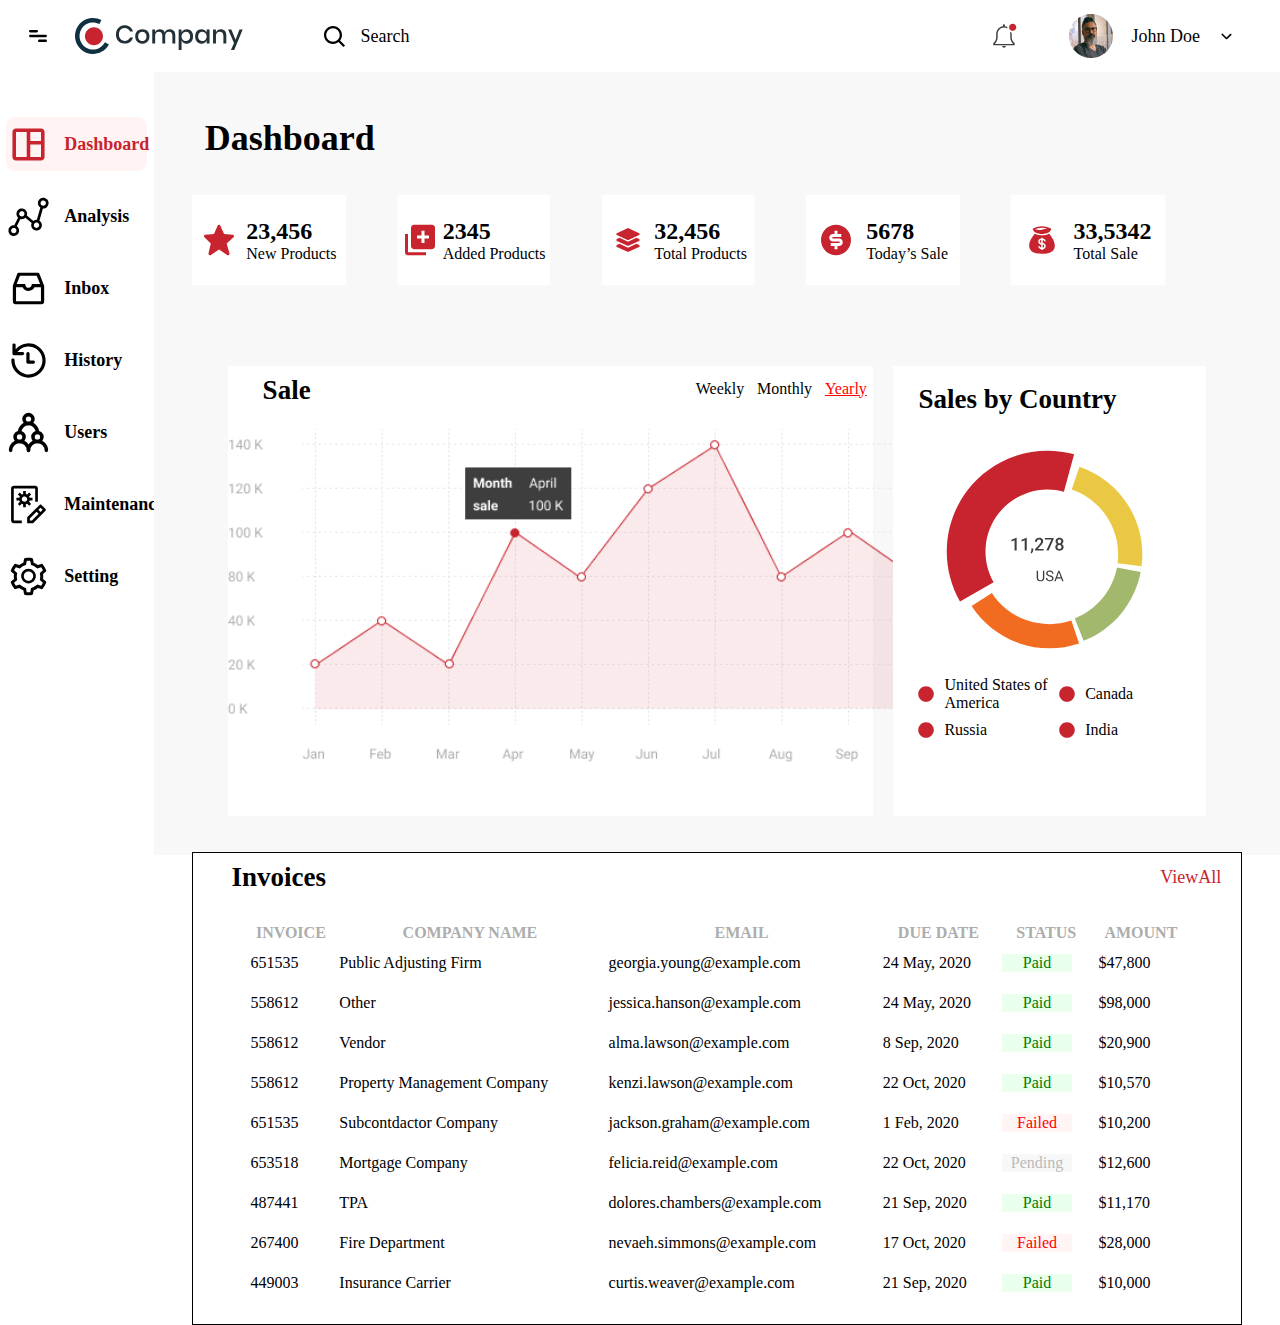
==== dashboard copy.html @ c873943b "Make resopnsive index page" ====
<!DOCTYPE html>
<html lang="en">
<head>
    <meta charset="UTF-8">
    <meta http-equiv="X-UA-Compatible" content="IE=edge">
    <meta name="viewport" content="width=device-width, initial-scale=1.0">
    <title>Dashboard</title>
    <link rel="stylesheet" href="css/style copy.css">
</head>
<body>
    <header id="dashheader">
        <div id="leftnav">
            <img src="images/menu-bar.svg" alt="menu-bar" id="dashmenu">
            <img src="images/logo.svg" alt="logo" id="companylogo">
            <div id="searchdash">
                <img src="images/search-icon.svg" alt="search-icon" id="dashsearchicon">
                <span id="dashsearch">Search</span>
            </div>
        </div>
        
        <div id="rightnav">
            <img src="images/notification-icon.svg" alt="notification-icon" id="dashnotification">
            <div id="profiledash">
                <img src="images/profile.png" alt="profile" id="dashprofile">
                <span id="dashprofilename">John Doe</span>
                <img src="images/downward-arrow.svg" alt="downward-arrow" id="dashdownarraow">
            </div>
        </div>
    </header>
    <div class="dashcontainer">
        <div id="dashsidebar">
            <div id="sidemenu1" class="dashsidemenu dashmenuselect">
                <img src="images/dashboard-active.svg" alt="dashboard-active" id="sidemenuimg1" class="dashsideimg">
                <span id="sidecontent1" class="dashsidecontent">Dashboard</span>
            </div>
            <div id="sidemenu2" class="dashsidemenu">
                <img src="images/graph-default.svg" alt="dashboard-default" id="sidemenuimg2" class="dashsideimg">
                <span id="sidecontent2" class="dashsidecontent">Analysis</span>
            </div>
            <div id="sidemenu3" class="dashsidemenu">
                <img src="images/inbox-default.svg" alt="dashboard-default" id="sidemenuimg3" class="dashsideimg">
                <span id="sidecontent3" class="dashsidecontent">Inbox</span>
            </div>
            <div id="sidemenu4" class="dashsidemenu">
                <img src="images/clock-default.svg" alt="dashboard-default" id="sidemenuimg4" class="dashsideimg">
                <span id="sidecontent5" class="dashsidecontent">History</span>
            </div>
            <div id="sidemenu5" class="dashsidemenu">
                <img src="images/user-default.svg" alt="dashboard-default" id="sidemenuimg5" class="dashsideimg">
                <span id="sidecontent6" class="dashsidecontent">Users</span>
            </div>
            <div id="sidemenu6" class="dashsidemenu">
                <img src="images/maintenance-default.svg" alt="dashboard-default" id="sidemenuimg6" class="dashsideimg">
                <span id="sidecontent6" class="dashsidecontent">Maintenance</span>
            </div>
            <div id="sidemenu7" class="dashsidemenu">
                <img src="images/setting-default.svg" alt="dashboard-default" id="sidemenuimg7" class="dashsideimg">
                <span id="sidecontent7" class="dashsidecontent">Setting</span>
            </div>
        </div>
        <div id="dashmaincontent">
            <h1 id="dashmainheading">Dashboard</h1>
            <div id="dashboarddigits">
                <div class="dashboarddigitcontent" id="dashboarddigitcontent1">
                    <img src="images/star.svg" alt="star" class="dashdigitimg">                    
                    <div class="dashdigitcontent">
                        <h2 class="digitheading">23,456</h2>
                        <span class="digitsmallheading">New Products</span>
                    </div>
                </div>
                <div class="dashboarddigitcontent" id="dashboarddigitcontent2">
                    <img src="images/new-product.svg" alt="new-product" class="dashdigitimg">
                    <div class="dashdigitcontent">
                        <h2 class="digitheading">2345</h2>
                        <span class="digitsmallheading">Added Products</span>
                    </div>
                </div>
                <div class="dashboarddigitcontent" id="dashboarddigitcontent3">
                    <img src="images/total-product.svg" alt="total-product" class="dashdigitimg">
                    <div class="dashdigitcontent">
                        <h2 class="digitheading">32,456</h2>
                        <span class="digitsmallheading">Total Products</span>
                    </div>
                </div>
                <div class="dashboarddigitcontent" id="dashboarddigitcontent4">
                    <img src="images/dollar-filled.svg" alt="dollar-filled" class="dashdigitimg">
                    <div class="dashdigitcontent">
                        <h2 class="digitheading">5678</h2>
                        <span class="digitsmallheading">Today’s Sale</span>
                    </div>
                </div>
                <div class="dashboarddigitcontent" id="dashboarddigitcontent5">
                    <img src="images/money-bag.svg" alt="money-bag" class="dashdigitimg">
                    <div class="dashdigitcontent">
                        <h2 class="digitheading">33,5342</h2>
                        <span class="digitsmallheading">Total Sale</span>
                    </div>
                </div>
            </div>
            <div id="charts">
                <div id="dashgraph">
                    <div id="graphnav">
                        <div class="graphnavs" id="leftgraphnav">
                            <h3>Sale</h3>
                        </div>
                        <div class="graphnavs" id="rightgraphnav">
                            <span class="graphrightnavs">Weekly</span>
                            <span class="graphrightnavs">Monthly</span>
                            <span class="graphrightnavs" id="graphselected">Yearly</span>
                        </div>
                    </div>
                    <img src="images/data-graph.png" alt="data-graph" id="dashgraphimg">
                </div>
                <div id="piechart">
                    <h3 id="piechartheading">Sales by Country</h3>
                    <img src="images/pie-chart.svg" alt="pie-chart" id="piechartimg">
                    <div id="piechartname">
                        <div class="piechartitem" id="piechartitem1">
                            <img src="images/radio-checked-icon.svg" alt="radio-checked-icon" id="pieradio1" class="pieradioimg">
                            <span class="pienames" id="piename1">United States of America</span>
                        </div>
                        <div class="piechartitem" id="piechartitem2">
                            <img src="images/radio-checked-icon.svg" alt="radio-checked-icon" id="pieradio2" class="pieradioimg">
                            <span class="pienames" id="piename2">Canada</span>
                        </div>
                        <div class="piechartitem" id="piechartitem3">
                            <img src="images/radio-checked-icon.svg" alt="radio-checked-icon" id="pieradio3" class="pieradioimg">
                            <span class="pienames" id="piename3">Russia</span>
                        </div>
                        <div class="piechartitem" id="piechartitem4">
                            <img src="images/radio-checked-icon.svg" alt="radio-checked-icon" id="pieradio4" class="pieradioimg">
                            <span class="pienames" id="piename4">India</span>
                        </div>
                    </div>
                </div>
            </div>
            <div id="dashtable">
                <div id="dashtableheading">
                    <h2>Invoices</h2>
                    <span id="tableview">ViewAll</span>
                </div>
                <table id="dashboardtable">
                    <tr>
                        <th>INVOICE</th>
                        <th>COMPANY NAME</th>
                        <th>EMAIL</th>
                        <th>DUE DATE</th>
                        <th id="dashstatus">STATUS</th>
                        <th>AMOUNT</th>
                    </tr>
                    <tr>
                        <td>651535</td>
                        <td>Public Adjusting Firm</td>
                        <td>georgia.young@example.com</td>
                        <td>24 May, 2020</td>
                        <td><div class="paid">Paid</div></td>
                        <td>$47,800</td>
                    </tr>
                    <tr>
                        <td>558612</td>
                        <td>Other</td>
                        <td>jessica.hanson@example.com</td>
                        <td>24 May, 2020</td>
                        <td><div class="paid">Paid</div></td>
                        <td>$98,000</td>
                    </tr>
                    <tr>
                        <td>558612</td>
                        <td>Vendor</td>
                        <td>alma.lawson@example.com</td>
                        <td>8 Sep, 2020</td>
                        <td><div class="paid">Paid</div></td>
                        <td>$20,900</td>
                    </tr>
                    <tr>
                        <td>558612</td>
                        <td>Property Management Company</td>
                        <td>kenzi.lawson@example.com</td>
                        <td>22 Oct, 2020</td>
                        <td><div class="paid">Paid</div></td>
                        <td>$10,570</td>
                    </tr>
                    <tr>
                        <td>651535</td>
                        <td>Subcontdactor Company</td>
                        <td>jackson.graham@example.com</td>
                        <td>1 Feb, 2020</td>
                        <td><div class="failed">Failed</div></td>
                        <td>$10,200</td>
                    </tr>
                    <tr>
                        <td>653518</td>
                        <td>Mortgage Company</td>
                        <td>felicia.reid@example.com</td>
                        <td>22 Oct, 2020</td>
                        <td><div class="pending">Pending</div></td>
                        <td>$12,600</td>
                    </tr>
                    <tr>
                        <td>487441</td>
                        <td>TPA</td>
                        <td>dolores.chambers@example.com</td>
                        <td>21 Sep, 2020</td>
                        <td><div class="paid">Paid</div></td>
                        <td>$11,170</td>
                    </tr>
                    <tr>
                        <td>267400</td>
                        <td>Fire Department</td>
                        <td>nevaeh.simmons@example.com</td>
                        <td>17 Oct, 2020</td>
                        <td><div class="failed">Failed</div></td>
                        <td>$28,000</td>
                    </tr>
                    <tr>
                        <td>449003</td>
                        <td>Insurance Carrier</td>
                        <td>curtis.weaver@example.com</td>
                        <td>21 Sep, 2020</td>
                        <td><div class="paid">Paid</div></td>
                        <td>$10,000</td>
                    </tr>
                </table>
            </div>
        </div>
    </div>
</body>
</html>
---- css/style copy.css ----
/* ===================================================================== */
/* index.html */
/* ===================================================================== */
* {
    margin: 0px;
    padding: 0px;
}

.container {
    display: flex;
}

.imagepart {
    width: 50%;
}

.contentpart {
    width: 50%;
}

/* image part */
.imagepart {
    width: 50%;
    display: flex;
    justify-content: center;
    align-items: center;
}

#indeximg {
    width: 30vw;
    height: 60vh;
    border-radius: 50%;
    box-shadow: 0vh 1vh 3vh #0000000a;
    border: 2vh solid #FFFFFF;
}

/* content */
.contentpart {
    width: 40%;
    display: flex;
    flex-direction: column;
    justify-content: center;
    align-items: flex-start;
}

#contentlogo {
    height: 8vh;
}

#tagline {
    text-align: left;
    font: normal normal 300 6vh/7vh Roboto;
    color: #3E3E3E;
    opacity: 1;
}

#expertword {
    text-align: left;
    font: normal normal 900 6vh/7vh Roboto;
    color: #C8242F;
}

#loginheading {
    text-align: left;
    font: normal normal normal 4vh/8vh Roboto;
    color: #3E3E3E;
    opacity: 1;
}
.indexinputs{
    width: 30vw;
    background: #FFFFFF 0% 0% no-repeat padding-box;
    border: 1px solid #ADADAD;
    border-radius: 1vh;
    font-size: 3vh;
    padding: 2vh 1vw;
    color: #ADADAD;
    opacity: 1;
    margin: 1vh 0vw;
   
}
#indexsubmit {
    background: #C8242F 0% 0% no-repeat padding-box;
    border-radius: 4vh;
    padding: 1vh 5vh;
    opacity: 1;
    font-size: 3vh;
    color: white;
    margin: 2vh 0vw;
}
#indexforgot{
text-align: left;
    font: normal normal normal 3vh/2vh Roboto;
    margin-left: 12vw;
    color: #ADADAD;
    opacity: 1;
    text-decoration: none;}
#indexnewmember{
    text-align: left;
        font: normal normal normal 2vh/2vh Roboto;
        color: #ADADAD;
        opacity: 1;
}
#indexclick{
    text-align: left;
    font: normal normal normal 2vh/2vh Roboto;
    letter-spacing: 0px;
    color: #C8242F;
    opacity: 1;
}
/* Responsive design of index.hmlt */
@media only screen and (max-width: 1300px) and (min-width: 1000px) {
    #indexforgot{
        font: normal normal normal 3vh/2vh Roboto;
        letter-spacing: 0px;
        margin-left: 5vw;
    }
}
@media only screen and (max-width: 1000px) {
    .container{
        display: flex;
    justify-content: center;
    flex-direction: column;
    height: 100vh;
    align-items: center;
    }
    .imagepart{
        height: 40vh;
    }
    #indeximg{
        width: 30vw;
        height: 35vh;
    }
    .contentpart{
        font-size: 2vh;
        height: 60vh;
        align-items: center;
        width: 64%;
    }
    #contentlogo{
        height: 6vh;
    }
    #tagline,#expertword{
        font-size: 3vh;
        line-height: 5vh;
        text-align: center;
    }
    #loginheading{
        font-size: 3vh;
        line-height: 4vh;
    }
    .contentpart form{
        display: flex;
        flex-direction: column;
        justify-content: center;
        align-items: center;
    }
    .indexinputs{
        font-size: 2vh;
        padding: 1vh;
        margin: 1vh;
    }
    #indexsubmit{
        font-size: 2vh;
        margin: 1vh;
        padding: 1vh 4vh;
    }
    #indexforgot{
        margin: 0;
        font-size: 2vh;
    }
}
@media only screen and (max-width: 600px) and (min-width:360px) {
    #indeximg{
        width: 30vh;
    }
    #loginheading{
        font-size: 2.4vh;
        line-height: 4vh;
        font-weight: bold;
    }
    .indexinputs{
        width: 50vw;
    }
}

/* ======================================================================================================================================== */
/* dashboard.html */
/* ======================================================================================================================================== */
#dashheader{
    height: 8vh;
    display: flex;
}
#leftnav{
    width: 75vw;
    display: flex;
    justify-content: flex-start;
    align-items: center;
    padding: 2vh 2vw;
}
#companylogo{
    margin: 1vh 2vw;
    height: 4vh;
}
#searchdash{
    display: flex;
    justify-content: center;
    align-items: center;
    padding: 2vh 3vw;
}
#dashsearch{
    font-size: 2vh;
}
#dashsearchicon{
    height: 3vh;
    margin: 1vh 1vw;
}
#rightnav{
    width: 25vw;
    display: flex;
    justify-content: flex-start;
    align-items: center;
}
#dashnotification{
    margin: 2vh;
}
#profiledash{
    display: flex;
    justify-content: center;
    align-items: center;
    padding: 1vh 2vw;
}
#dashprofile{
    margin: 1vh;
}
#dashprofilename{
    margin: 1vh;
    font-size: 2vh;
}
#dashdownarraow{
    margin: 1vh;
}
.dashcontainer{
    display: flex;
    height: 87vh;
}
#dashsidebar{
    width: 18vw;
    display: flex;
    flex-direction: column;
    align-items: center;
    padding: 4vh 0vh;
}
.dashsideimg{
    height: 5vh;
}
.dashsidecontent{
    font-size: 2vh;
    font-weight: bold;
    margin: 0vh 1vw;
}
.dashsidemenu{
    height: 6vh;
    width: 11vw;
    display: flex;
    justify-content: flex-start;
    align-items: center;
    margin: 1vh 0vw;
    border-radius: 1vh;
}
.dashmenuselect{
    background: #FFF3F4 0% 0% no-repeat padding-box;
    color: #C8242F;
}
#dashmaincontent{
    background-color: #F8F8F8;
    width: 82vw;
    padding: 4vh 3vw;
}
#dashmainheading{
    font-size: 4vh;
    padding: 1vh 1vw;
}

#dashboarddigits{       
    height: 12vh;
    margin: 3vh 0vw;
    width: 76vw;
    display: flex;
    justify-content: space-between;
}
.dashboarddigitcontent{
    background-color: white;
    height: 10vh;
    width: 12vw;
    display: flex;
    align-items: center;
    justify-content: space-evenly;
}
.dashdigitimg{
    width: 4vh;
    height: 4vw;
}
/* Charts */
#charts{
    height: 50vh;
    display: flex;
    justify-content: space-between;
    padding: 4vh;
}
#dashgraph{
    background-color: white;
    height: 50vh;
    width: 66%;
    
}
#graphnav{
    display: flex;
}
#leftgraphnav{
    width: 60%;
    padding: 1vh;
}
#leftgraphnav > h3{
    font-weight: bolder;
    padding-left: 2vw;
    font-size: 3vh;
}
#rightgraphnav{
    width: 40%;
    display: flex;
    align-items: center;
    justify-content: flex-end;
}
.graphrightnavs{
    margin: 1vh 0.5vw;
}
.graphnavs{
    height: 5vh;
}
#graphselected{
    text-decoration: underline;
    color: red;
}
#dashgraphimg
{
    height: 37vh;
    text-align: center;
    display: block;
    margin: auto;
}

#piechart{
    background-color: white;
    height: 50vh;
    width: 32%;
}
#piechartheading{
    padding: 2vh 2vw;
    font-size: 3vh;
}
#piechartimg{
    display: block;
    margin: auto;
    height: 27vh;
}
#piechartname{
    display: flex;
    flex-wrap: wrap;
    justify-content: center;
}
.pieradioimg{
    height: 4vh;
    width: 4vh;
}
.piechartitem{
    height: 4vh;
    width: 11vw;
    display: flex;
    justify-content: flex-start;
    align-items: center;
}

#dashtable{
    border: 1px solid black;    
    background: white;
}
#dashtableheading{
    display: flex;
    align-items: center;
}
#dashtableheading>h2{
    margin: 1vh 3vw;
    font-size: 3vh;
    width: 85%;
}
#tableview{
    color: #C8242F;
    font-size: 2vh;
}
#dashboardtable{
    width: 90%;
    margin: 20px auto;
}
#dashboardtable th{
    color:#ADADAD;
}
#dashboardtable tr{
    border-bottom: 1px solid #dfdfdf;
    padding: 4px;
}
#dashboardtable td{
    padding: 10px 3px;
}
.paid{
    background-color: #EBFFEF;
    background-color: #EBFFEF;
    color: green;
    display: block;
    width: 70px;
    text-align: center;
}
.failed{
    background-color: #FFF5F5;
    color: red;
    display: block;
    width: 70px;
    text-align: center;
}
.pending{
    background-color: #F8F8F8;
    color: #BABABA;
    display: block;
    width: 70px;
    text-align: center;
}
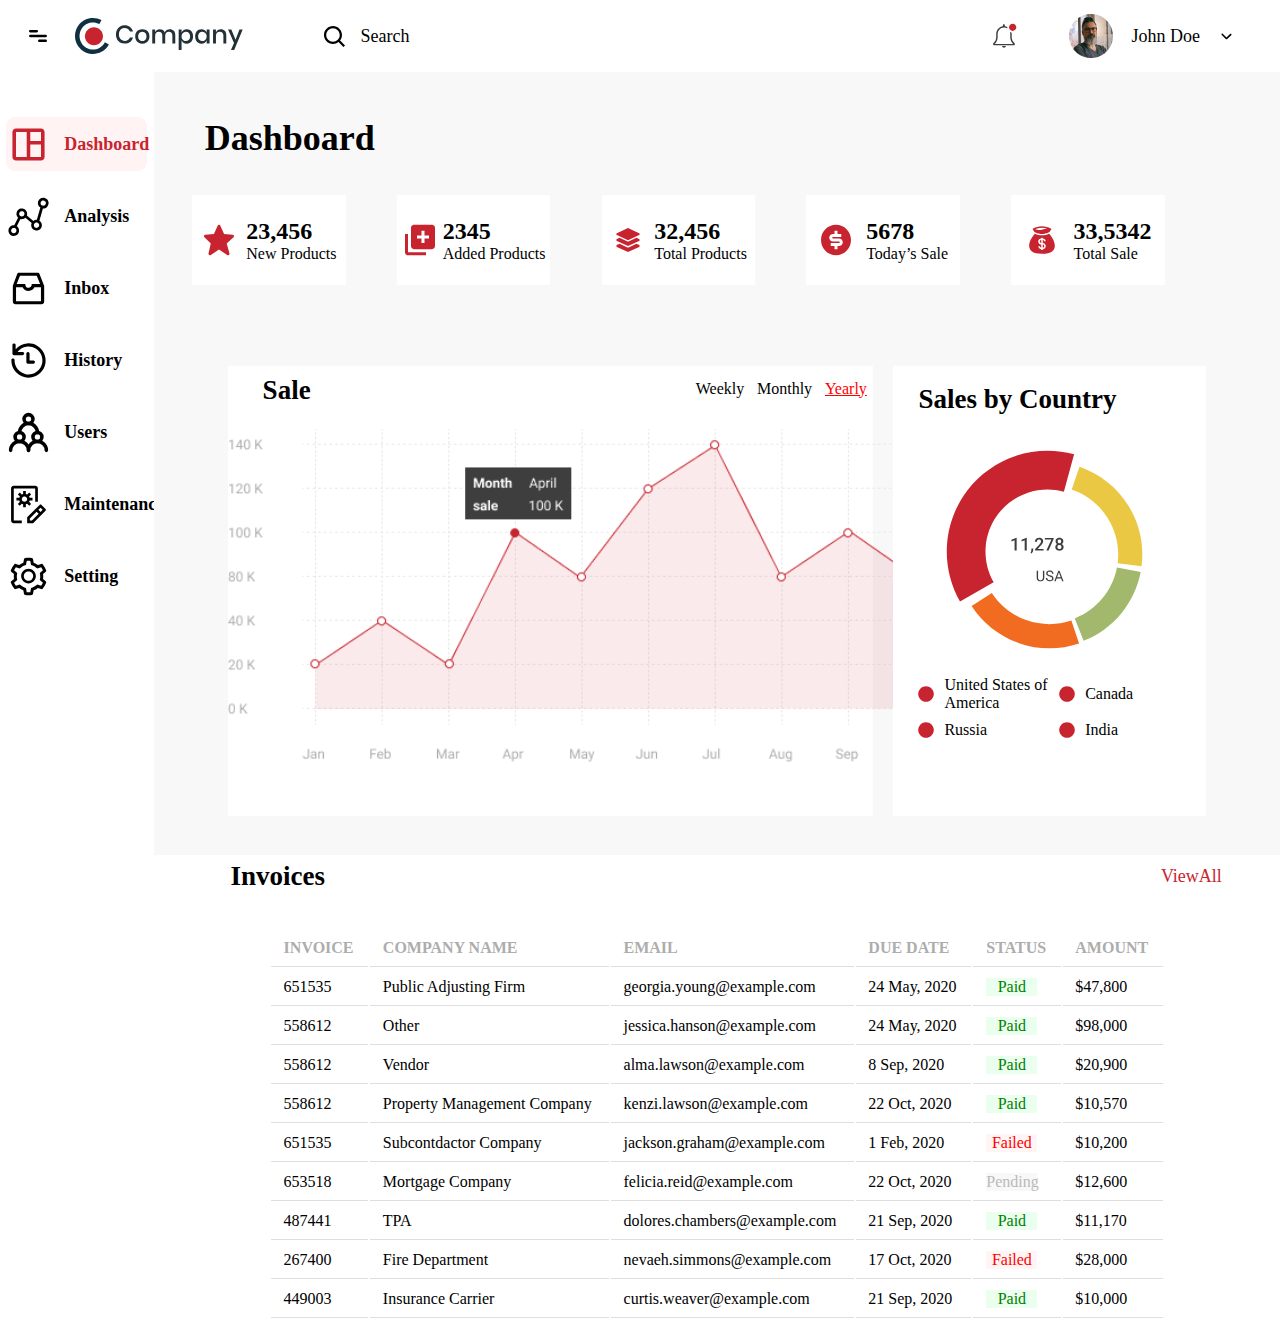
==== commit 220b7d32: "Make resopnsive dashboard page" ====
--- a/dashboard copy.html
+++ b/dashboard copy.html
@@ -153,7 +153,7 @@
                         <td>Public Adjusting Firm</td>
                         <td>georgia.young@example.com</td>
                         <td>24 May, 2020</td>
-                        <td><div class="paid">Paid</div></td>
+                        <td><div class="paid dashstatus">Paid</div></td>
                         <td>$47,800</td>
                     </tr>
                     <tr>
@@ -161,7 +161,7 @@
                         <td>Other</td>
                         <td>jessica.hanson@example.com</td>
                         <td>24 May, 2020</td>
-                        <td><div class="paid">Paid</div></td>
+                        <td><div class="paid dashstatus">Paid</div></td>
                         <td>$98,000</td>
                     </tr>
                     <tr>
@@ -169,7 +169,7 @@
                         <td>Vendor</td>
                         <td>alma.lawson@example.com</td>
                         <td>8 Sep, 2020</td>
-                        <td><div class="paid">Paid</div></td>
+                        <td><div class="paid dashstatus">Paid</div></td>
                         <td>$20,900</td>
                     </tr>
                     <tr>
@@ -177,7 +177,7 @@
                         <td>Property Management Company</td>
                         <td>kenzi.lawson@example.com</td>
                         <td>22 Oct, 2020</td>
-                        <td><div class="paid">Paid</div></td>
+                        <td><div class="paid dashstatus">Paid</div></td>
                         <td>$10,570</td>
                     </tr>
                     <tr>
@@ -185,7 +185,7 @@
                         <td>Subcontdactor Company</td>
                         <td>jackson.graham@example.com</td>
                         <td>1 Feb, 2020</td>
-                        <td><div class="failed">Failed</div></td>
+                        <td><div class="failed dashstatus">Failed</div></td>
                         <td>$10,200</td>
                     </tr>
                     <tr>
@@ -193,7 +193,7 @@
                         <td>Mortgage Company</td>
                         <td>felicia.reid@example.com</td>
                         <td>22 Oct, 2020</td>
-                        <td><div class="pending">Pending</div></td>
+                        <td><div class="pending dashstatus">Pending</div></td>
                         <td>$12,600</td>
                     </tr>
                     <tr>
@@ -201,7 +201,7 @@
                         <td>TPA</td>
                         <td>dolores.chambers@example.com</td>
                         <td>21 Sep, 2020</td>
-                        <td><div class="paid">Paid</div></td>
+                        <td><div class="paid dashstatus">Paid</div></td>
                         <td>$11,170</td>
                     </tr>
                     <tr>
@@ -209,7 +209,7 @@
                         <td>Fire Department</td>
                         <td>nevaeh.simmons@example.com</td>
                         <td>17 Oct, 2020</td>
-                        <td><div class="failed">Failed</div></td>
+                        <td><div class="failed dashstatus">Failed</div></td>
                         <td>$28,000</td>
                     </tr>
                     <tr>
@@ -217,7 +217,7 @@
                         <td>Insurance Carrier</td>
                         <td>curtis.weaver@example.com</td>
                         <td>21 Sep, 2020</td>
-                        <td><div class="paid">Paid</div></td>
+                        <td><div class="paid dashstatus">Paid</div></td>
                         <td>$10,000</td>
                     </tr>
                 </table>
--- a/css/style copy.css
+++ b/css/style copy.css
@@ -8,6 +8,7 @@
 
 .container {
     display: flex;
+    height: 100vh;
 }
 
 .imagepart {
@@ -380,10 +381,6 @@
     align-items: center;
 }
 
-#dashtable{
-    border: 1px solid black;    
-    background: white;
-}
 #dashtableheading{
     display: flex;
     align-items: center;
@@ -398,38 +395,31 @@
     font-size: 2vh;
 }
 #dashboardtable{
-    width: 90%;
-    margin: 20px auto;
+    width: 70vw;
+    margin: 3vh auto;
 }
 #dashboardtable th{
     color:#ADADAD;
 }
-#dashboardtable tr{
+#dashboardtable tr th,#dashboardtable tr td{
     border-bottom: 1px solid #dfdfdf;
-    padding: 4px;
-}
-#dashboardtable td{
-    padding: 10px 3px;
+    padding: 1vh 1vw;
+    text-align: left;
 }
 .paid{
     background-color: #EBFFEF;
-    background-color: #EBFFEF;
     color: green;
-    display: block;
-    width: 70px;
-    text-align: center;
 }
 .failed{
     background-color: #FFF5F5;
     color: red;
-    display: block;
-    width: 70px;
-    text-align: center;
 }
 .pending{
     background-color: #F8F8F8;
     color: #BABABA;
+}
+.dashstatus{
     display: block;
-    width: 70px;
+    width: 4vw;
     text-align: center;
 }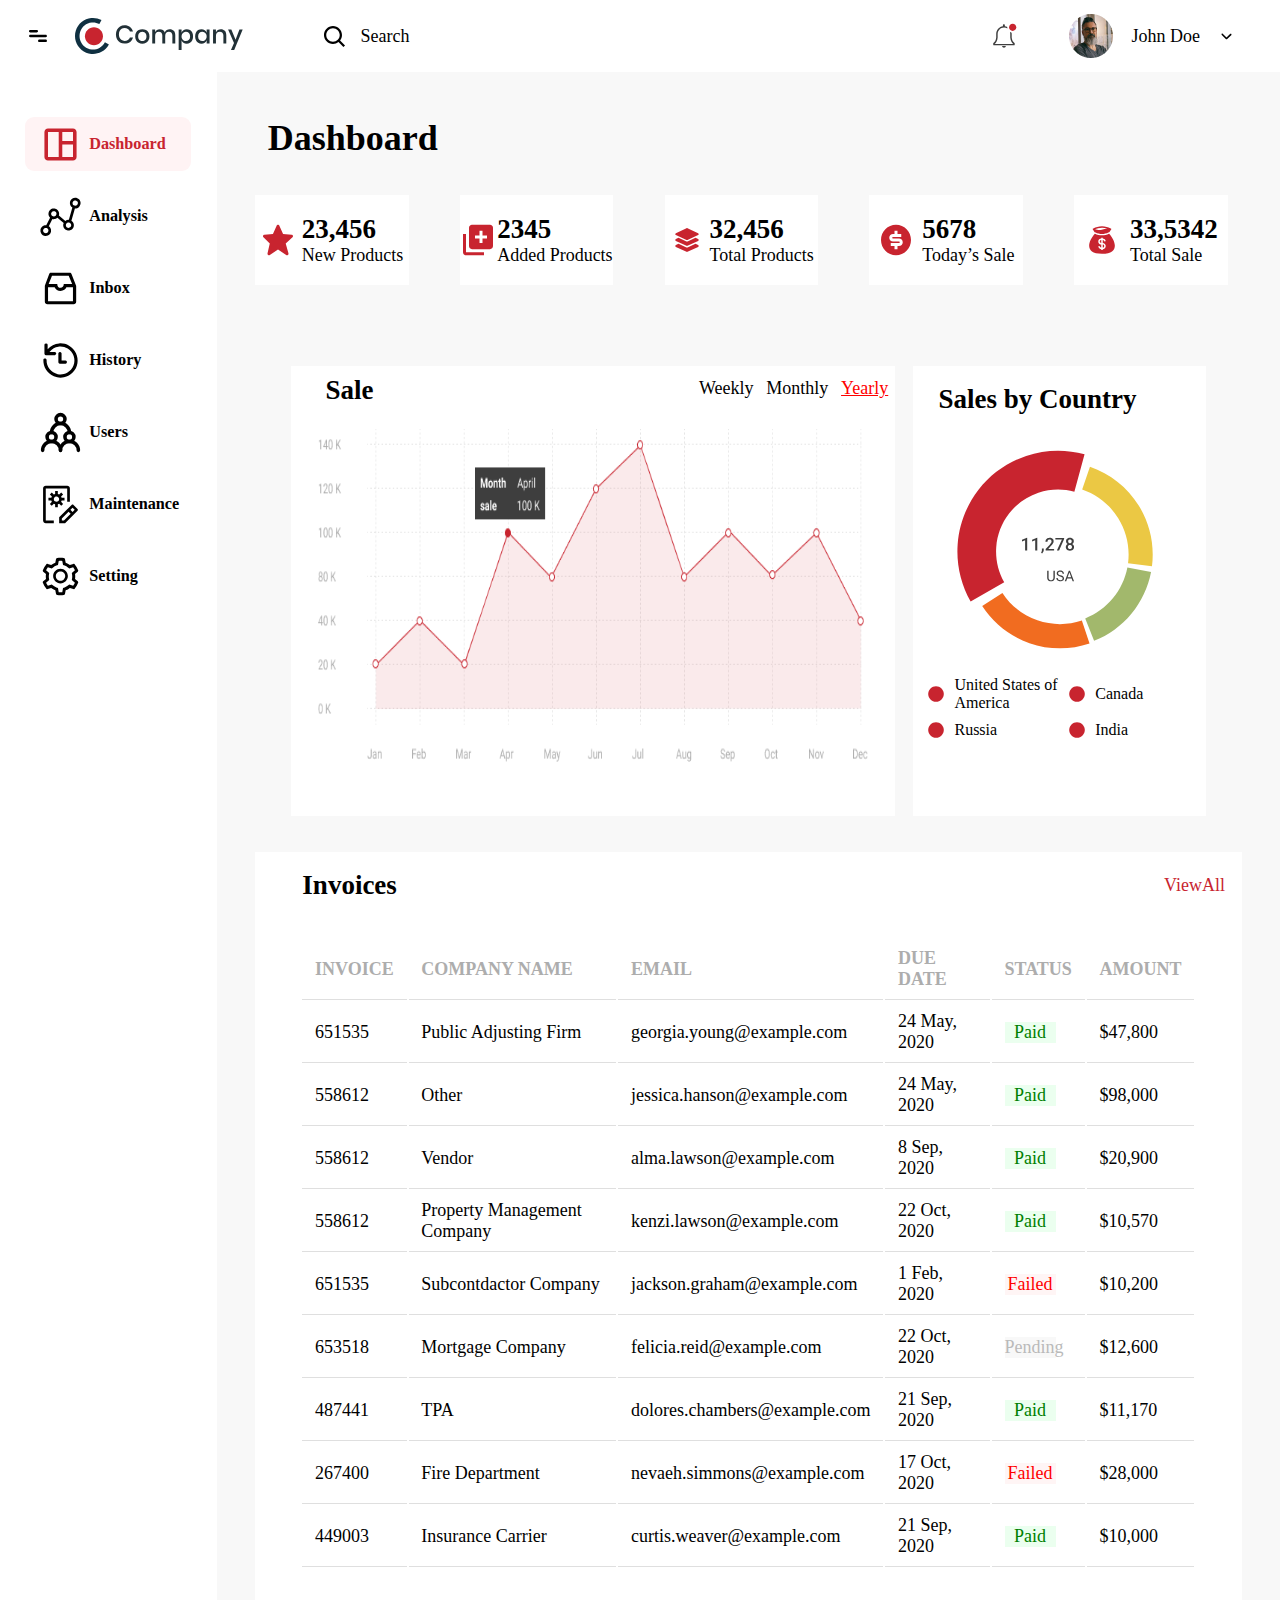
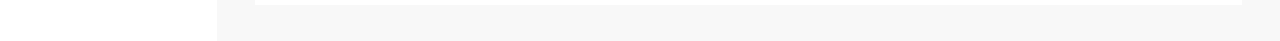
==== commit d976fa66: "make dashboard responsive" ====
--- a/dashboard copy.html
+++ b/dashboard copy.html
@@ -10,7 +10,7 @@
 <body>
     <header id="dashheader">
         <div id="leftnav">
-            <img src="images/menu-bar.svg" alt="menu-bar" id="dashmenu">
+            <img src="images/menu-bar.svg" alt="menu-bar" id="dashmenu" onclick="togglesidebar()">
             <img src="images/logo.svg" alt="logo" id="companylogo">
             <div id="searchdash">
                 <img src="images/search-icon.svg" alt="search-icon" id="dashsearchicon">
@@ -224,5 +224,6 @@
             </div>
         </div>
     </div>
+    <script src="js/custom.js"></script>
 </body>
 </html>--- a/css/style copy.css
+++ b/css/style copy.css
@@ -242,7 +242,6 @@
 }
 .dashcontainer{
     display: flex;
-    height: 87vh;
 }
 #dashsidebar{
     width: 18vw;
@@ -255,9 +254,9 @@
     height: 5vh;
 }
 .dashsidecontent{
-    font-size: 2vh;
+    font-size: 1.8vh;
     font-weight: bold;
-    margin: 0vh 1vw;
+    margin: 0vh 0.5vw;
 }
 .dashsidemenu{
     height: 6vh;
@@ -267,6 +266,7 @@
     align-items: center;
     margin: 1vh 0vw;
     border-radius: 1vh;
+    padding: 0vh 1vw;
 }
 .dashmenuselect{
     background: #FFF3F4 0% 0% no-repeat padding-box;
@@ -296,6 +296,12 @@
     display: flex;
     align-items: center;
     justify-content: space-evenly;
+}
+.digitheading{
+    font-size: 3vh;
+}
+.digitsmallheading{
+    font-size: 2vh;
 }
 .dashdigitimg{
     width: 4vh;
@@ -334,6 +340,7 @@
 }
 .graphrightnavs{
     margin: 1vh 0.5vw;
+    font-size: 2vh;
 }
 .graphnavs{
     height: 5vh;
@@ -345,6 +352,7 @@
 #dashgraphimg
 {
     height: 37vh;
+    width: 43vw;
     text-align: center;
     display: block;
     margin: auto;
@@ -363,6 +371,7 @@
     display: block;
     margin: auto;
     height: 27vh;
+    width: 23vw;
 }
 #piechartname{
     display: flex;
@@ -379,6 +388,10 @@
     display: flex;
     justify-content: flex-start;
     align-items: center;
+}
+#dashtable{
+    background: white;
+    padding: 1vh;
 }
 
 #dashtableheading{
@@ -405,6 +418,7 @@
     border-bottom: 1px solid #dfdfdf;
     padding: 1vh 1vw;
     text-align: left;
+    font-size: 2vh;
 }
 .paid{
     background-color: #EBFFEF;
@@ -422,4 +436,170 @@
     display: block;
     width: 4vw;
     text-align: center;
+}
+/* =================================================================================================== */
+/* responsive dashboard */
+/* =================================================================================================== */
+@media screen and (max-width:1200px) {
+    #dashmaincontent {
+        padding: 3vh;
+    }
+    .dashsideimg{
+        height: 3vh;
+    }
+    #dashmainheading{
+        font-size: 3vh;
+        padding: 0vh 1vw;
+    }
+    .digitheading{
+        font-size: 2.3vh;
+    }
+    #dashboarddigits{
+        margin: 2vh 0vw;
+    }
+    .digitsmallheading{
+        font-size: 1.3vh;
+    }
+    #charts{
+        padding: 2vh;
+    }
+    .dashdigitimg{
+        height: 3vh;
+        width: 3vw;
+    }
+    #piechartheading,#dashtableheading>h2,#leftgraphnav > h3{
+        font-size: 2.5vh;
+    }
+    .graphrightnavs{
+        font-size: 1.7vh;
+    }
+    .piechartitem {
+        width: 20vw;
+    }
+    #piechartname{
+        flex-direction: column;
+        font-size: 1.5vh;
+    }
+    #dashboardtable tr th, #dashboardtable tr td {
+        font-size: 1.5vh;
+    }
+}
+@media screen and (max-width:850px)
+{
+    #leftnav{
+        width: 60vw;
+    }
+    
+    #rightnav{
+        width: 37vw;
+    }
+    #dashsidebar{
+        position: absolute;
+        top: 67px;
+        background: white;
+        height: 100vh;
+        width: 30vw;
+        display: none;
+        align-items: flex-start;
+        padding: 2vh 2vh;
+        border:1px solid #C8242F;
+    }
+    .dashsidemenu{
+        width: 25vw;
+    }
+    .dashcontainer{
+        width: 100vw;
+    }
+    #dashboarddigits{
+        width: 90vw;
+    }
+    .dashboarddigitcontent{
+        width: 17vw;
+    }
+    .digitheading{
+        font-size: 1.8vh;
+    }
+    #piechartheading{
+        padding: 1vh;
+    }
+    #tableview{
+        font-size: 1.7vw;
+    }
+    #dashmaincontent{        
+        width: 100vw;
+    }
+    #dashboardtable{
+        width: 82vw;
+        margin: 1vh auto;
+    }
+    #dashboardtable tr th, #dashboardtable tr td {
+        font-size: 1.3vh;
+        padding: 0.3vh 0.5vw;
+    }
+}
+@media screen and (max-width:600px){
+    body{
+        background-color: pink;
+    }
+    #companylogo {
+        margin: 1vh 1vw;
+        height: 3vh;
+    }
+    #searchdash{
+        padding: 1vh 1vw;
+    }
+    #dashsearchicon{
+        margin: 0vh;
+    }
+    #leftnav {
+        width: 60vw;
+    }
+    #rightnav{
+        width: 40vw;
+    }
+    #dashnotification {
+        margin: 0vh;
+        margin-left: 2.1vw;
+    }
+    #profiledash{
+        padding: 0vh;
+    }
+    #dashtableheading>h2 {
+        font-size: 1.8vh;
+    }
+    #piechartheading,  #leftgraphnav > h3{
+        font-size: 3.5vh;
+    }
+    #tableview {
+        font-size: 3vw;
+    }
+    #dashboardtable tr th, #dashboardtable tr td {
+        font-size: 1.1vh;
+        padding: 0.3vh 0.5vw;
+    }
+    #charts {
+        display: flex;
+        flex-direction: column;
+        justify-content: center;
+        align-items: center;
+        padding: 1vh;
+        height: auto;
+    }
+    #piechart {
+        background-color: white;
+        height: auto;
+        width: 100%;
+    }
+    #piechartimg {
+        height: 30vh;
+        width: 60vw;
+    }
+    #piechartname {
+        flex-direction: row;
+        flex-wrap: wrap;
+        font-size: 2vh;
+    }
+    .piechartitem {
+        width: 38vw;
+    }
 }